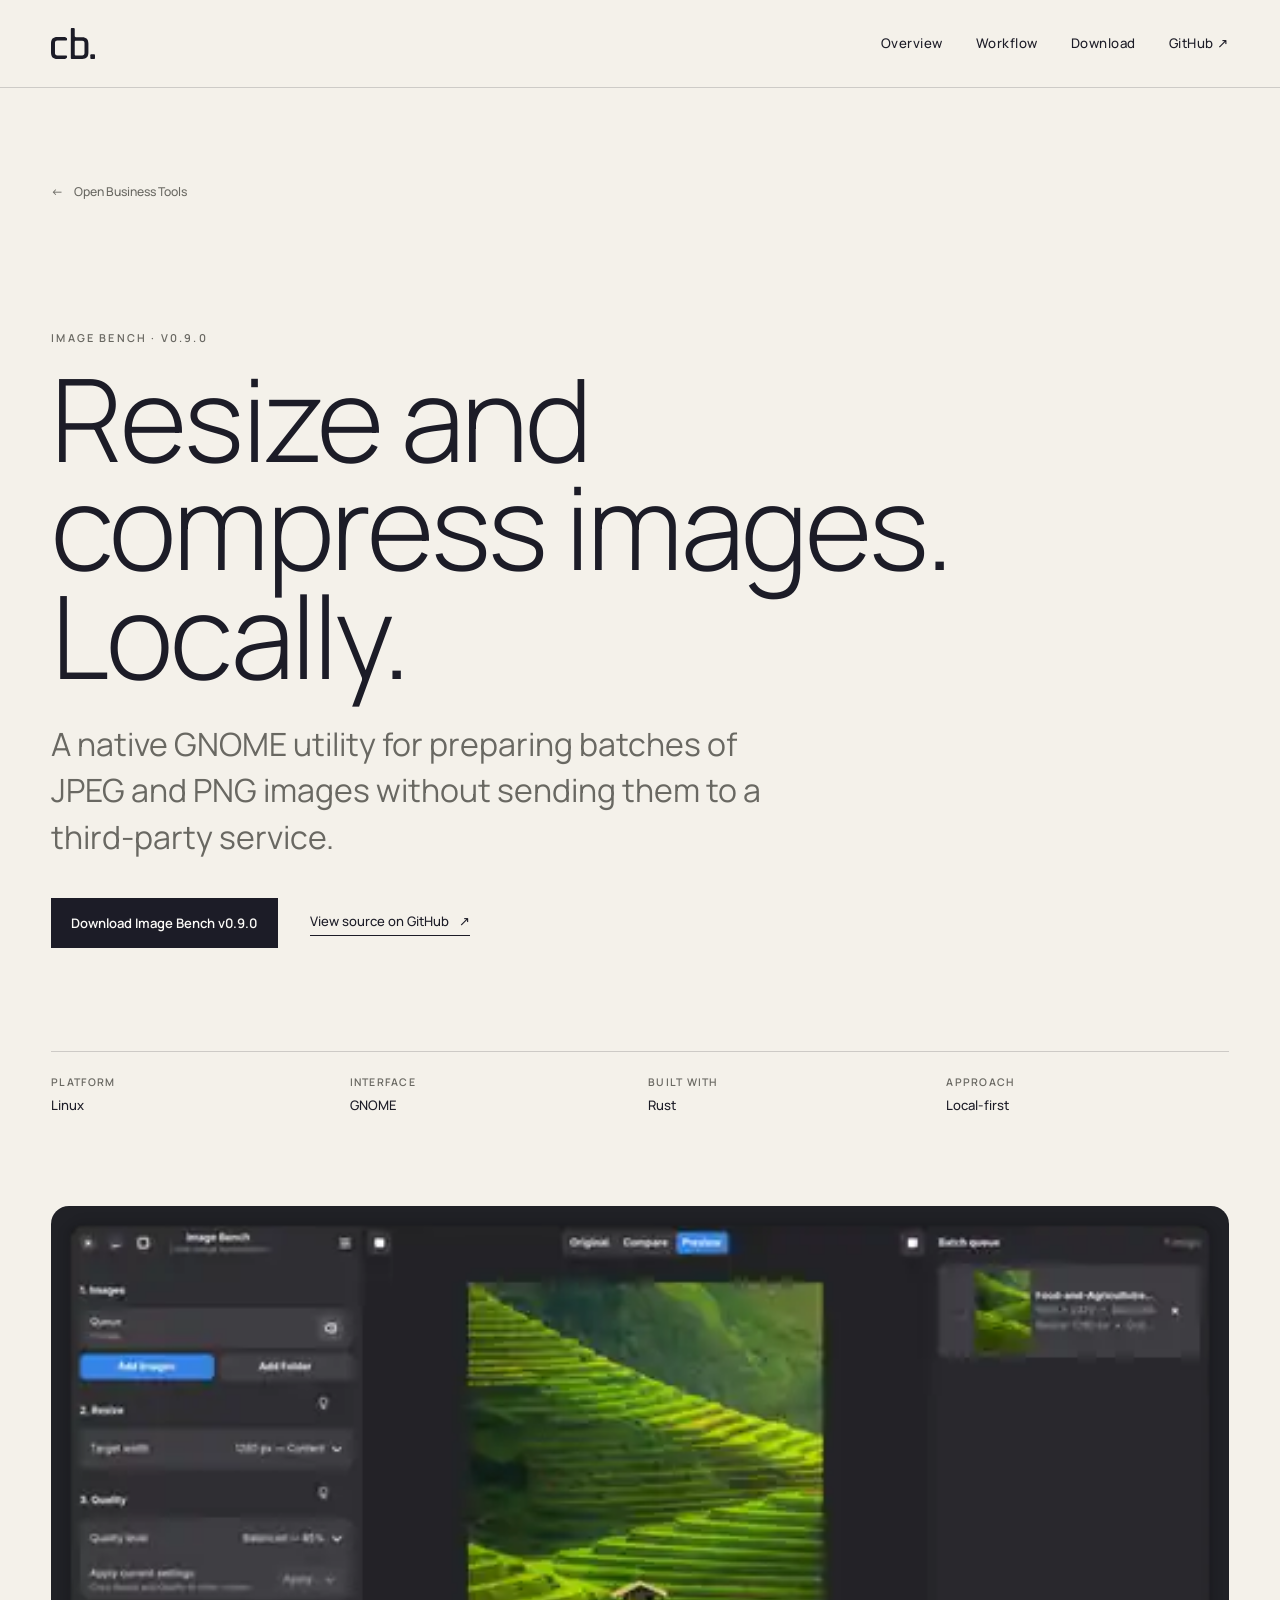
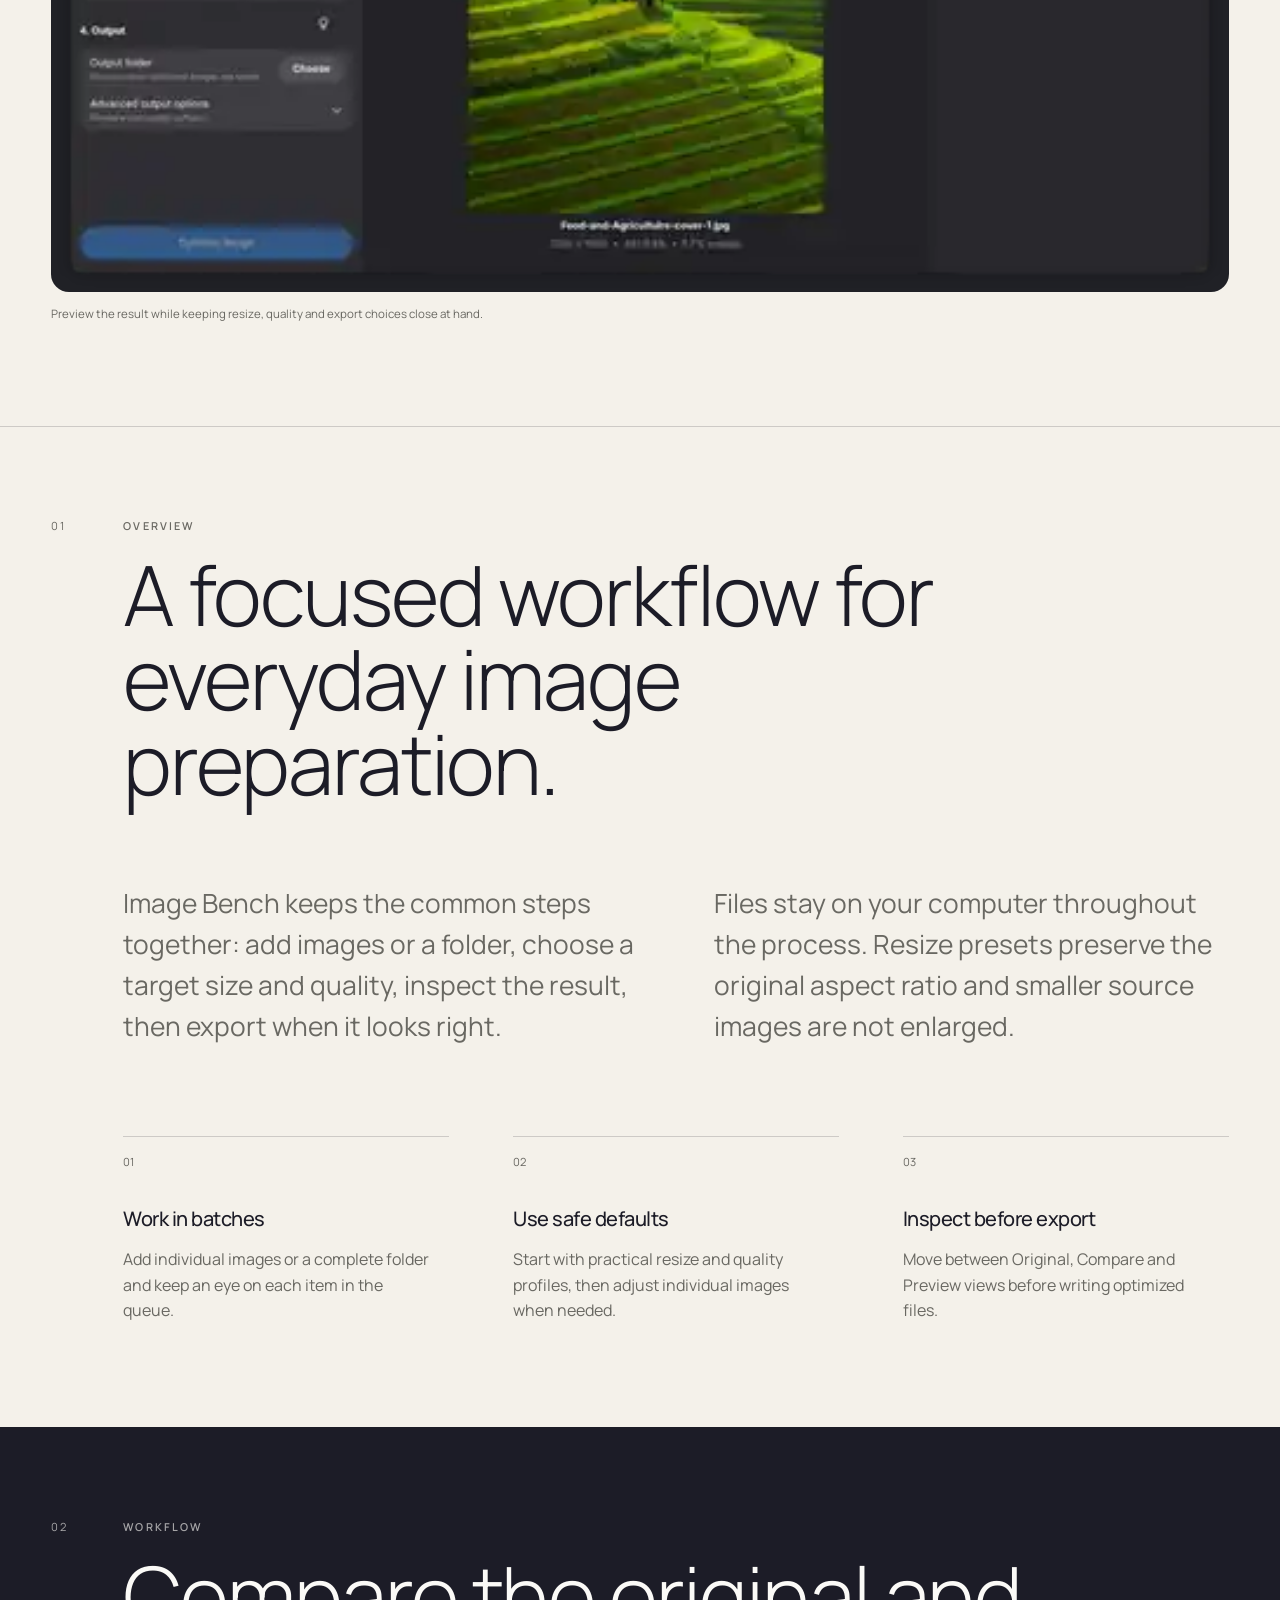
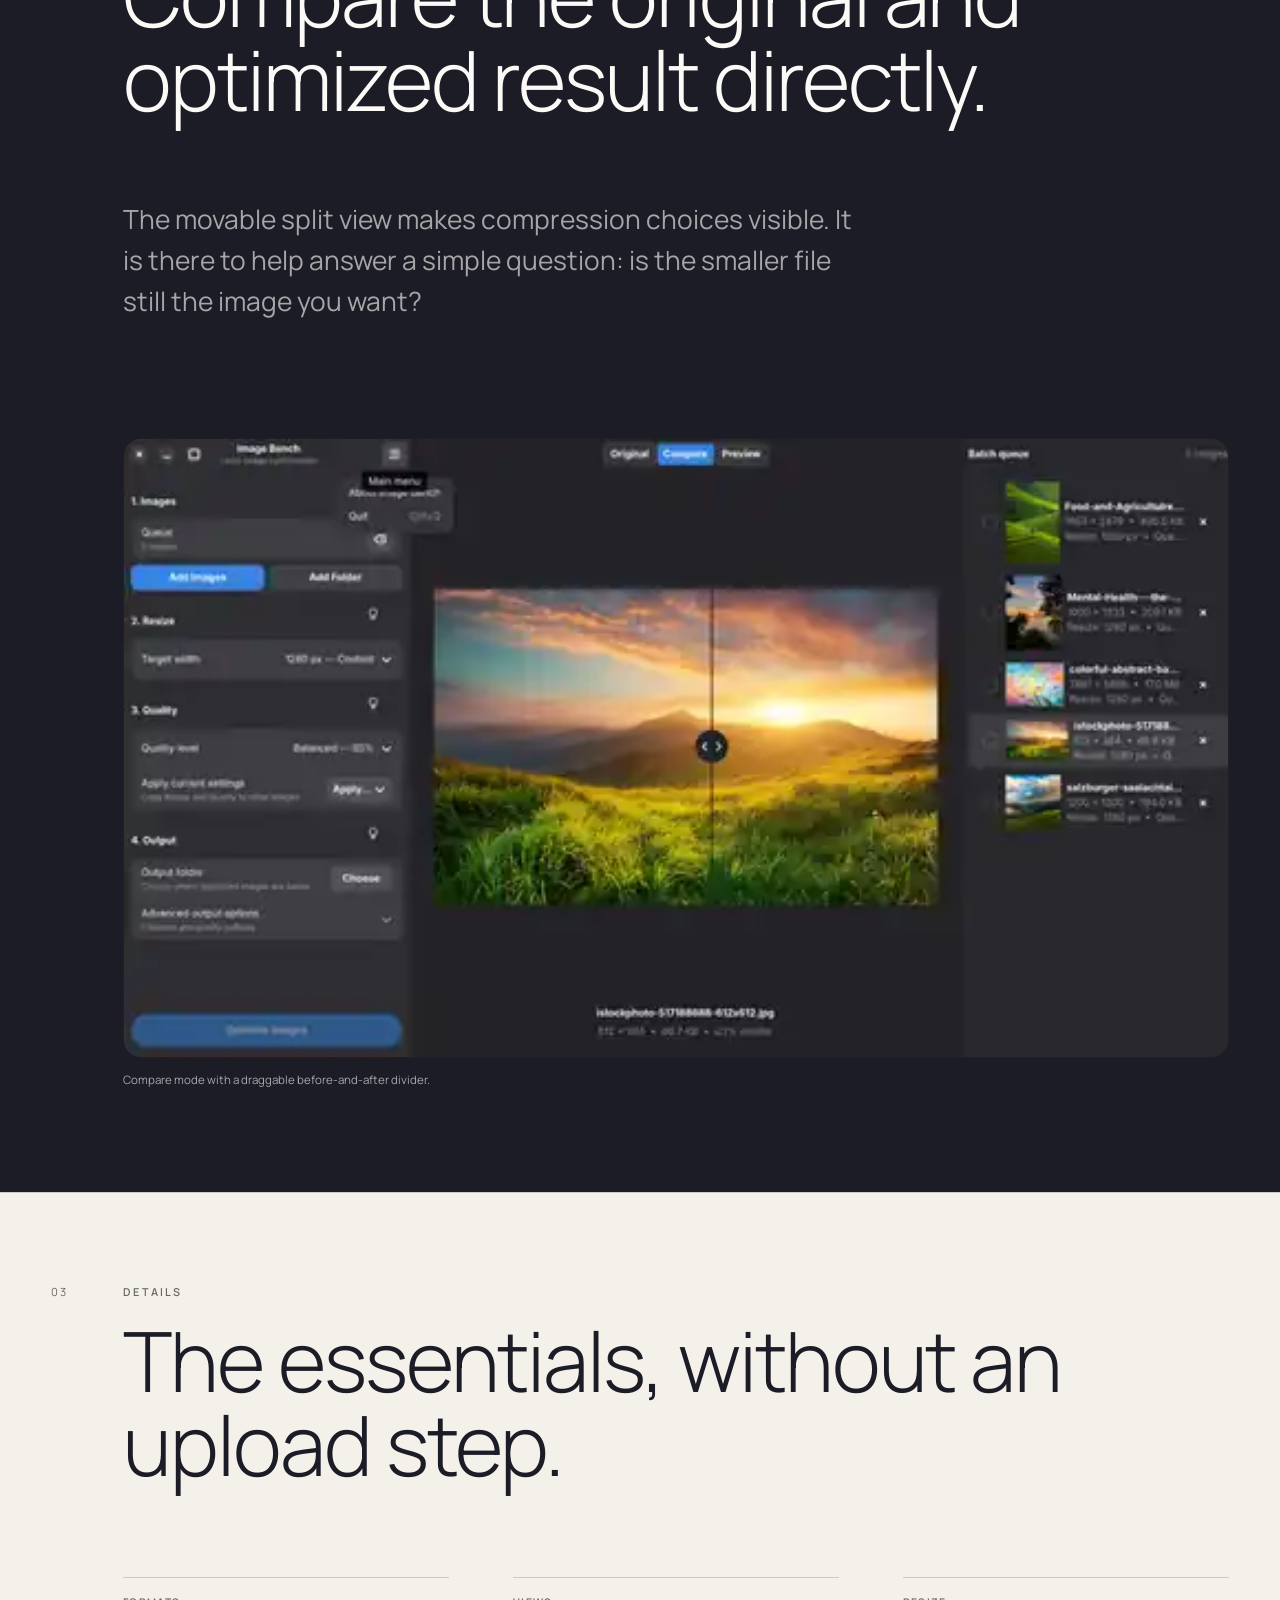
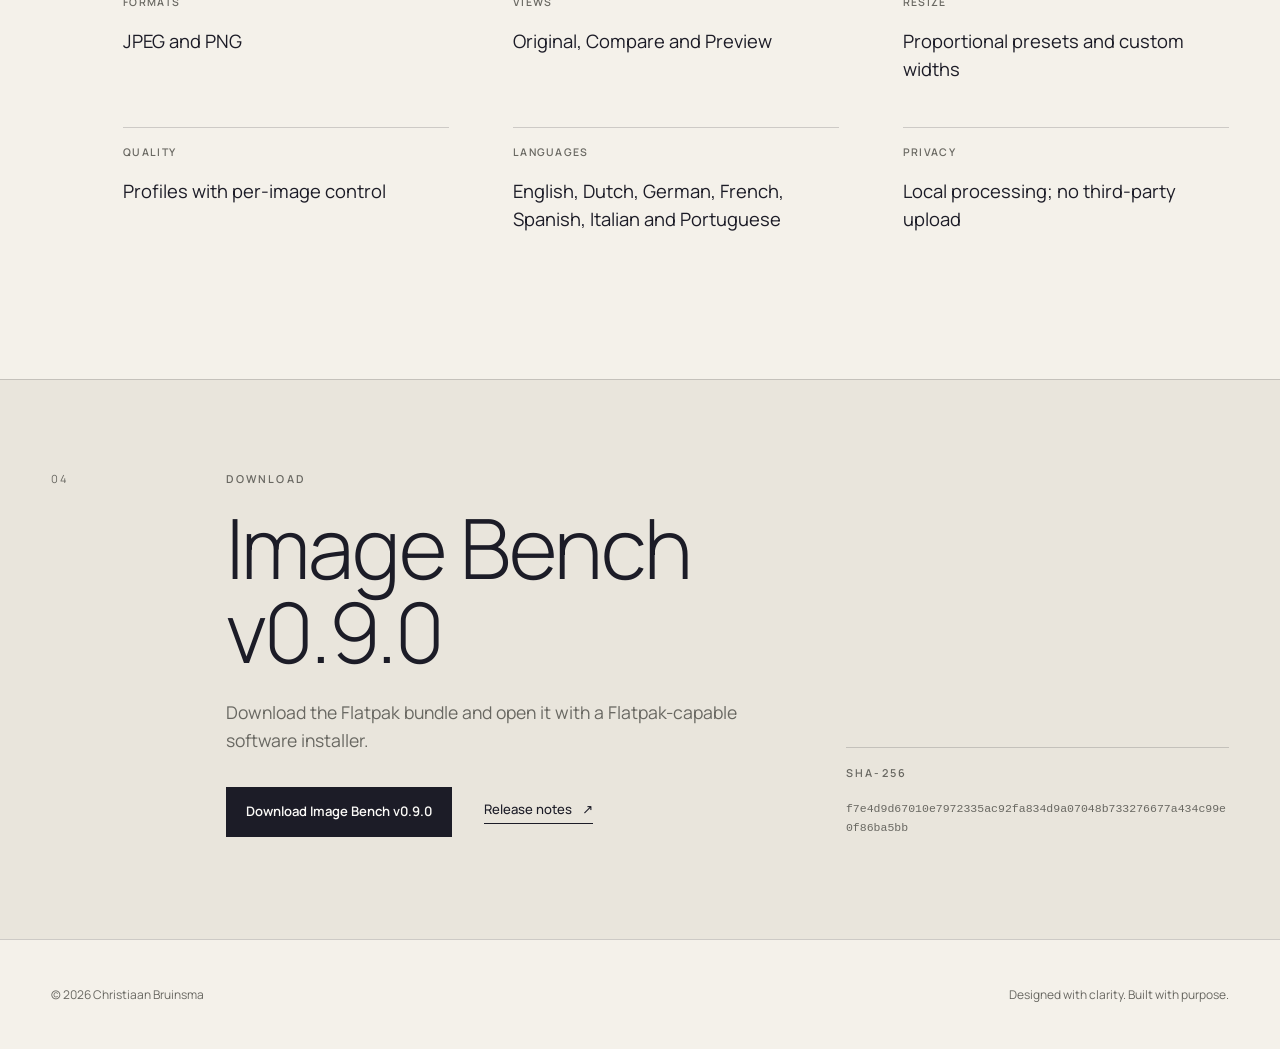
==== projects/image-bench/index.html @ 19acffaf "Add Open Business Tools and Image Bench pages" ====
<!DOCTYPE html><html lang="en"><head><meta charset="utf-8"><meta name="viewport" content="width=device-width, initial-scale=1"><meta name="description" content="Image Bench is a local-first GNOME utility for resizing, comparing and optimizing batches of JPEG and PNG images."><meta name="theme-color" content="#f3f0e9"><title>Image Bench — Christiaan Bruinsma</title><link rel="icon" href="../../assets/brand/cb-icon.svg" type="image/svg+xml"><link rel="preconnect" href="https://fonts.googleapis.com"><link rel="preconnect" href="https://fonts.gstatic.com" crossorigin><link href="https://fonts.googleapis.com/css2?family=Manrope:wght@300;400;500;600&amp;display=swap" rel="stylesheet"><script>document.documentElement.classList.add('js');</script><link rel="stylesheet" href="../../assets/css/main.css"><link rel="stylesheet" href="../../assets/css/project.css"><script src="../../assets/js/main.js" defer></script></head><body><a class="skip-link" href="#main">Skip to content</a><header class="site-header project-header" aria-label="Primary navigation"><a class="brand-mark" href="../../" aria-label="Christiaan Bruinsma, home"><picture><source srcset="../../assets/brand/cb-icon-mark-diap.svg" media="(prefers-color-scheme: dark)"><img src="../../assets/brand/cb-icon-mark.svg" alt="" width="44" height="31"></picture></a><nav class="site-nav" aria-label="Image Bench navigation"><a href="#overview">Overview</a><a href="#workflow">Workflow</a><a href="#download">Download</a><a href="https://github.com/christiaanbruinsma/image-bench">GitHub <span aria-hidden="true">↗</span></a></nav></header><main id="main"><section class="product-hero reveal" aria-labelledby="product-title"><a class="back-link" href="../../open-business-tools/"><span aria-hidden="true">←</span> Open Business Tools</a><div class="product-hero-copy"><p class="eyebrow">Image Bench · v0.9.0</p><h1 id="product-title">Resize and compress images. Locally.</h1><p class="product-intro">A native GNOME utility for preparing batches of JPEG and PNG images without sending them to a third-party service.</p><div class="product-actions"><a class="button button-primary" href="https://github.com/christiaanbruinsma/image-bench/releases/download/v0.9.0/Image-Bench-v0.9.0.flatpak">Download Image Bench v0.9.0</a><a class="text-link" href="https://github.com/christiaanbruinsma/image-bench">View source on GitHub <span aria-hidden="true">↗</span></a></div></div><ul class="product-meta"><li><span>Platform</span>Linux</li><li><span>Interface</span>GNOME</li><li><span>Built with</span>Rust</li><li><span>Approach</span>Local-first</li></ul><figure class="product-visual product-visual-hero"><img
          src="../../assets/images/image-bench/image-bench-preview.webp"
          alt="Image Bench showing an optimized image in Preview mode with resize and quality settings on the left and the batch queue on the right"
          width="2048"
          height="1193"
        ><figcaption>Preview the result while keeping resize, quality and export choices close at hand.</figcaption></figure></section><section class="editorial-section product-section reveal" id="overview" aria-labelledby="overview-title"><div class="section-index" aria-hidden="true">01</div><header class="product-section-heading"><p class="eyebrow">Overview</p><h2 id="overview-title">A focused workflow for everyday image preparation.</h2></header><div class="product-lead"><p>Image Bench keeps the common steps together: add images or a folder, choose a target size and quality, inspect the result, then export when it looks right.</p><p>Files stay on your computer throughout the process. Resize presets preserve the original aspect ratio and smaller source images are not enlarged.</p></div><div class="feature-list"><article><p class="principle-number">01</p><h3>Work in batches</h3><p>Add individual images or a complete folder and keep an eye on each item in the queue.</p></article><article><p class="principle-number">02</p><h3>Use safe defaults</h3><p>Start with practical resize and quality profiles, then adjust individual images when needed.</p></article><article><p class="principle-number">03</p><h3>Inspect before export</h3><p>Move between Original, Compare and Preview views before writing optimized files.</p></article></div></section><section class="editorial-section product-section product-section-dark reveal" id="workflow" aria-labelledby="workflow-title"><div class="section-index" aria-hidden="true">02</div><header class="product-section-heading"><p class="eyebrow">Workflow</p><h2 id="workflow-title">Compare the original and optimized result directly.</h2></header><p class="product-lead product-lead-single">The movable split view makes compression choices visible. It is there to help answer a simple question: is the smaller file still the image you want?</p><figure class="product-visual product-visual-wide"><img
          src="../../assets/images/image-bench/image-bench-compare.webp"
          alt="Image Bench in Compare mode with a draggable divider between the original and optimized versions and five images in the batch queue"
          width="2048"
          height="1145"
          loading="lazy"
        ><figcaption>Compare mode with a draggable before-and-after divider.</figcaption></figure></section><section class="editorial-section product-section reveal" aria-labelledby="details-title"><div class="section-index" aria-hidden="true">03</div><header class="product-section-heading"><p class="eyebrow">Details</p><h2 id="details-title">The essentials, without an upload step.</h2></header><dl class="detail-grid"><div><dt>Formats</dt><dd>JPEG and PNG</dd></div><div><dt>Views</dt><dd>Original, Compare and Preview</dd></div><div><dt>Resize</dt><dd>Proportional presets and custom widths</dd></div><div><dt>Quality</dt><dd>Profiles with per-image control</dd></div><div><dt>Languages</dt><dd>English, Dutch, German, French, Spanish, Italian and Portuguese</dd></div><div><dt>Privacy</dt><dd>Local processing; no third-party upload</dd></div></dl></section><section class="editorial-section product-download reveal" id="download" aria-labelledby="download-title"><div class="section-index" aria-hidden="true">04</div><div class="download-copy"><p class="eyebrow">Download</p><h2 id="download-title">Image Bench v0.9.0</h2><p>Download the Flatpak bundle and open it with a Flatpak-capable software installer.</p><div class="product-actions"><a class="button button-primary" href="https://github.com/christiaanbruinsma/image-bench/releases/download/v0.9.0/Image-Bench-v0.9.0.flatpak">Download Image Bench v0.9.0</a><a class="text-link" href="https://github.com/christiaanbruinsma/image-bench/releases/tag/v0.9.0">Release notes <span aria-hidden="true">↗</span></a></div></div><div class="download-verification"><p class="eyebrow">SHA-256</p><code>f7e4d9d67010e7972335ac92fa834d9a07048b733276677a434c99e0f86ba5bb</code></div></section></main><footer class="site-footer reveal"><p>© <span id="year">2026</span> Christiaan Bruinsma</p><p>Designed with clarity. Built with purpose.</p></footer></body></html>
---- assets/css/main.css ----
:root {
  color-scheme: light dark;
  --paper: #f4f1ea;
  --paper-light: #fbfaf7;
  --ink: #1c1c27;
  --muted: #696862;
  --line: rgba(28, 28, 39, 0.18);
  --panel: #e9e5dc;
  --accent: #23384d;
  --content: 1180px;
  --gutter: clamp(1.25rem, 4vw, 4.5rem);
  --display: "Manrope", ui-sans-serif, system-ui, -apple-system, BlinkMacSystemFont, "Segoe UI", sans-serif;
  --body: "Manrope", ui-sans-serif, system-ui, -apple-system, BlinkMacSystemFont, "Segoe UI", sans-serif;
}

* { box-sizing: border-box; }
html { scroll-behavior: smooth; }
body {
  margin: 0;
  background: var(--paper);
  color: var(--ink);
  font-family: var(--body);
  font-size: 1rem;
  font-weight: 400;
  line-height: 1.6;
  text-rendering: optimizeLegibility;
}

a {
  color: inherit;
  opacity: 1;
  transition: all .3s ease-in-out;
}
a:hover,
a:focus-visible {
  opacity: 0.8;
}
a:focus-visible { outline: 2px solid currentColor; outline-offset: 5px; }

/* Calm section reveals: content stays fully visible without JavaScript. */
.js .reveal {
  opacity: 0;
  transform: translateY(1.25rem);
  transition:
    opacity 0.9s cubic-bezier(.22, 1, .36, 1),
    transform 0.9s cubic-bezier(.22, 1, .36, 1);
  will-change: opacity, transform;
}

.js .reveal.is-visible {
  opacity: 1;
  transform: translateY(0);
}
img { display: block; max-width: 100%; }

.skip-link {
  position: fixed;
  left: 1rem;
  top: 1rem;
  z-index: 20;
  padding: .65rem .9rem;
  background: var(--ink);
  color: var(--paper-light);
  transform: translateY(-180%);
}
.skip-link:focus { transform: translateY(0); }

.site-header,
.site-footer,
.editorial-section {
  width: min(100%, calc(var(--content) + (2 * var(--gutter))));
  margin-inline: auto;
  padding-inline: var(--gutter);
}

.site-header {
  min-height: 88px;
  display: flex;
  align-items: center;
  justify-content: space-between;
  border-bottom: 1px solid var(--line);
}

.brand-mark { display: inline-flex; align-items: center; }
.brand-mark picture { display: block; line-height: 0; }
.brand-mark img { width: 44px; height: auto; }
.site-nav { display: flex; align-items: center; gap: clamp(1rem, 2.6vw, 2.4rem); }
.site-nav a {
  text-decoration: none;
  font-size: .83rem;
  font-weight: 500;
  letter-spacing: .035em;
}
.site-nav a:hover { text-decoration: underline; text-underline-offset: .35em; }

.hero {
  min-height: min(760px, calc(100vh - 88px));
  padding: clamp(5rem, 12vw, 9rem) var(--gutter) clamp(6rem, 12vw, 9rem);
  display: flex;
  flex-direction: column;
  align-items: center;
  justify-content: center;
  text-align: center;
  width: min(100%, calc(var(--content) + (2 * var(--gutter))));
  margin-inline: auto;
}

.hero-avatar {
  width: clamp(112px, 12vw, 150px);
  aspect-ratio: 1;
  border: 1px solid var(--line);
  border-radius: 50%;
  overflow: hidden;
  margin-bottom: 2.5rem;
  background: var(--panel);
}
.hero-avatar img {
  display: block;
  width: 100%;
  height: 100%;
  object-fit: cover;
  object-position: 50% 42%;
}

.eyebrow {
  margin: 0 0 1.1rem;
  text-transform: uppercase;
  letter-spacing: .2em;
  font-size: .68rem;
  font-weight: 600;
  color: var(--muted);
}

h1, h2, h3, h4, p { margin-top: 0; }
h1, h2, h3, h4 { font-family: var(--display); font-weight: 400; letter-spacing: -.025em; }
.visually-hidden {
  position: absolute;
  width: 1px;
  height: 1px;
  padding: 0;
  margin: -1px;
  overflow: hidden;
  clip: rect(0, 0, 0, 0);
  white-space: nowrap;
  border: 0;
}
.hero-wordmark {
  width: min(380px, 68vw);
  margin: 0 0 0.85rem;
  line-height: 0;
}
.hero-wordmark picture,
.hero-wordmark img {
  display: block;
  width: 100%;
  height: auto;
}
.hero-role {
  margin: 0 0 2.25rem;
  font-size: 0.82rem;
  font-weight: 500;
  line-height: 1.4;
  letter-spacing: 0.05em;
  text-transform: uppercase;
  color: var(--muted);
}

.hero-intro {
  max-width: 680px;
  margin-bottom: 2.2rem;
  font-family: var(--display);
  font-size: 2rem;
  font-weight: 400;
  line-height: 1.42;
  letter-spacing: -.018em;
}
.text-link {
  display: inline-flex;
  gap: .65rem;
  align-items: center;
  text-decoration: none;
  font-size: .82rem;
  font-weight: 500;
  border-bottom: 1px solid currentColor;
  padding-bottom: .2rem;
}
.text-link:hover { opacity: .62; }

.editorial-section {
  position: relative;
  display: grid;
  grid-template-columns: 72px minmax(0, 1fr);
  border-top: 1px solid var(--line);
  padding-top: clamp(3.75rem, 7vw, 6.5rem);
  padding-bottom: clamp(4rem, 8vw, 7rem);
}
.approach { background: var(--panel); }
.section-index { color: var(--muted); font-size: .7rem; letter-spacing: .12em; }
.section-heading h2,
.profile h2,
.contact h2 {
  margin-bottom: 0;
  font-size: 4.8rem;
  font-weight: 300;
  line-height: 1.02;
  max-width: 850px;
}

.approach .section-heading {
  display: grid;
  grid-template-columns: minmax(180px, .55fr) minmax(0, 2.25fr);
  gap: clamp(3rem, 8vw, 8rem);
  align-items: start;
}
.approach .section-heading h2 {
  max-width: none;
  white-space: nowrap;
}
.principles {
  grid-column: 2;
  display: grid;
  grid-template-columns: repeat(3, 1fr);
  gap: clamp(2rem, 5vw, 5rem);
  margin-top: clamp(4rem, 7vw, 7rem);
}
.principles article { border-top: 1px solid var(--line); padding-top: 1rem; }
.principle-number { font-size: .7rem; color: var(--muted); margin-bottom: 2rem; }
.principles h3 { font-size: 1.25rem; font-weight: 500; margin-bottom: .75rem; }
.principles p:last-child { color: var(--muted); margin-bottom: 0; max-width: 28ch; }

.work-heading {
  display: flex;
  justify-content: space-between;
  gap: 3rem;
  align-items: end;
  margin-bottom: clamp(3.5rem, 7vw, 6rem);
}
.work-heading h2 { max-width: 780px; }
.project-list { grid-column: 2; }
.project-group + .project-group { margin-top: clamp(3rem, 6vw, 5rem); }
.project-group-title {
  margin: 0;
  padding: 0 0 1rem;
  border-bottom: 1px solid var(--line);
  text-align: right;
  color: var(--muted);
  font-family: var(--body);
  font-size: .76rem;
  font-weight: 600;
  letter-spacing: .12em;
  text-transform: uppercase;
}
.project-group-title a {
  display: inline-flex;
  align-items: center;
  gap: .65rem;
  text-decoration: none;
}
.project-group-title a:hover,
.project-group-title a:focus-visible {
  text-decoration: underline;
  text-underline-offset: .35em;
}
.project {
  display: grid;
  grid-template-columns: 68px minmax(260px, 1.55fr) minmax(220px, .9fr) 34px;
  gap: clamp(1rem, 3vw, 3rem);
  align-items: center;
  min-height: 140px;
  padding-block: 1.45rem;
  border-bottom: 1px solid var(--line);
}
.project-number { color: var(--muted); margin: 0; font-family: var(--display); font-size: 1.15rem; }
.project-copy h4 { margin-bottom: .3rem; font-size: 1.8rem; font-weight: 500; }
.project-copy h4 a { text-decoration: none; }
.project-copy h4 a:hover { text-decoration: underline; text-underline-offset: .2em; }
.project-copy p { margin: 0; color: var(--muted); max-width: 52ch; }
.project-tags { margin: 0; display: flex; flex-wrap: wrap; gap: .35rem .85rem; color: var(--muted); opacity: .72; font-size: .72rem; }
.project-tags span:not(:last-child)::after { content: "·"; margin-left: .85rem; color: var(--muted); }
.project-arrow { justify-self: end; text-decoration: none; font-size: 1.35rem; }
.projects-status { grid-column: 2; margin: 1rem 0 0; color: var(--muted); font-size: .72rem; }
.projects-status a { text-underline-offset: .2em; }

.profile {
  background: var(--ink);
  color: var(--paper-light);
  grid-template-columns: 72px minmax(250px, .85fr) minmax(0, 1fr);
  gap: 0 clamp(2.5rem, 8vw, 8rem);
}
.profile .section-index, .profile .eyebrow { color: rgba(251,250,247,.58); }
.profile-statement { grid-column: 2; }
.profile-copy { grid-column: 3; font-family: var(--display); font-size: 1.8rem; font-weight: 400; line-height: 1.45; }
.profile-copy p:last-child { margin-bottom: 0; color: rgba(251,250,247,.68); }

.contact { grid-template-columns: 72px minmax(0, 1.25fr) minmax(240px, .75fr); gap: 0 clamp(2.5rem, 8vw, 8rem); }
.contact > div:nth-child(2) { grid-column: 2; }
.contact-links { grid-column: 3; align-self: end; display: grid; gap: .8rem; }
.contact-note { margin: 0 0 .35rem; color: var(--muted); }
.contact-links a { text-decoration: none; border-bottom: 1px solid var(--line); padding-bottom: .5rem; display: flex; justify-content: space-between; gap: 2rem; }
.contact-links a:hover { opacity: .8; }

.site-footer {
  min-height: 110px;
  border-top: 1px solid var(--line);
  display: flex;
  align-items: center;
  justify-content: space-between;
  gap: 2rem;
  color: var(--muted);
  font-size: .75rem;
}
.site-footer p { margin: 0; }


@media (max-width: 1100px) {
  .section-heading h2,
  .profile h2,
  .contact h2 { font-size: 3.8rem; }
  .hero-intro { font-size: 1.65rem; }
  .project-copy h4 { font-size: 1.6rem; }
  .profile-copy { font-size: 1.55rem; }
}

@media (max-width: 820px) {
  .site-header { min-height: 76px; }
  .site-nav a:nth-child(-n+2) { display: none; }
  .hero { min-height: auto; }
  .editorial-section { grid-template-columns: 1fr; }
  .section-index { margin-bottom: 2rem; }
  .approach .section-heading { grid-template-columns: 1fr; gap: 2rem; }
  .approach .section-heading h2 { white-space: normal; }
  .principles, .project-list, .projects-status { grid-column: 1; }
  .principles { grid-template-columns: 1fr; }
  .principles p:last-child { max-width: none; }
  .work-heading { display: grid; align-items: start; }
  .project { grid-template-columns: 42px 1fr 28px; align-items: start; }
  .project-copy { grid-column: 2; }
  .project-tags { grid-column: 2; }
  .project-arrow { grid-column: 3; grid-row: 1 / span 2; }
  .profile, .contact { grid-template-columns: 1fr; gap: 2.5rem; }
  .profile-statement, .profile-copy, .contact > div:nth-child(2), .contact-links { grid-column: 1; }
  .site-footer { align-items: flex-start; flex-direction: column; justify-content: center; }
}

@media (max-width: 520px) {
  .site-nav { gap: 1rem; }
  .site-nav a { font-size: .76rem; }
  .hero-avatar { margin-bottom: 2rem; }
  .hero-intro { font-size: 1.22rem; }
  .section-heading h2,
  .profile h2,
  .contact h2 { font-size: 2.75rem; }
  .project-copy h4 { font-size: 1.45rem; }
  .profile-copy { font-size: 1.3rem; }
  .project { grid-template-columns: 34px minmax(0, 1fr) 24px; }
  .project-tags span:not(:last-child)::after { margin-left: .45rem; }
  .project-tags { gap: .25rem .45rem; }
}

@media (prefers-reduced-motion: reduce) {
  html { scroll-behavior: auto; }
  .js .reveal {
    opacity: 1;
    transform: none;
    transition: none;
  }
}

@media (prefers-color-scheme: dark) {
  :root {
    --paper: #15151b;
    --paper-light: #1b1b22;
    --ink: #f4f1ea;
    --muted: #aaa8a0;
    --line: rgba(244, 241, 234, .16);
    --panel: #202027;
    --accent: #c9d3dd;
  }
  .profile { background: #ece8df; color: #1c1c27; }
  .profile .section-index, .profile .eyebrow { color: rgba(28,28,39,.55); }
  .profile-copy p:last-child { color: rgba(28,28,39,.68); }
}
---- assets/css/project.css ----
.project-featured{position:relative;}.project-featured::before{content:"";position:absolute;inset:0 calc(-1 * min(1.25rem,var(--gutter)));z-index:-1;background:color-mix(in srgb,var(--panel) 68%,transparent);}.project-header{position:relative;z-index:5;background:var(--paper);}.product-hero{width:min(100%,calc(var(--content) + (2 * var(--gutter))));margin-inline:auto;padding:clamp(3rem,7vw,6rem) var(--gutter) clamp(4rem,8vw,7rem);}.back-link{display:inline-flex;gap:.65rem;align-items:center;margin-bottom:clamp(4rem,10vw,8rem);color:var(--muted);font-size:.76rem;font-weight:500;text-decoration:none;}.back-link:hover{color:var(--ink);}.product-hero-copy{max-width:980px;}.product-hero h1{max-width:950px;margin-bottom:2rem;font-size:clamp(4rem,9vw,8.5rem);font-weight:300;line-height:.94;}.product-intro{max-width:760px;margin-bottom:2.4rem;color:var(--muted);font-family:var(--display);font-size:clamp(1.25rem,2.5vw,2rem);line-height:1.45;}.product-actions{display:flex;flex-wrap:wrap;gap:1.25rem 2rem;align-items:center;}.button{display:inline-flex;min-height:50px;align-items:center;justify-content:center;padding:.8rem 1.2rem;border:1px solid var(--ink);font-size:.82rem;font-weight:600;line-height:1.2;text-decoration:none;}.button-primary{background:var(--ink);color:var(--paper-light);}.button-primary:hover,.button-primary:focus-visible{background:transparent;color:var(--ink);opacity:1;}.product-meta{display:grid;grid-template-columns:repeat(4,1fr);gap:1rem;margin:clamp(4rem,8vw,7rem) 0 0;padding:1.4rem 0 0;border-top:1px solid var(--line);list-style:none;}.product-meta li{font-size:.82rem;font-weight:500;}.product-meta span{display:block;margin-bottom:.25rem;color:var(--muted);font-size:.66rem;font-weight:600;letter-spacing:.12em;text-transform:uppercase;}.product-visual{margin:0;}.product-visual-hero{margin-top:clamp(3rem,7vw,6rem);}.product-visual img{width:100%;height:auto;border:1px solid var(--line);border-radius:18px;background:#202126;}.product-visual figcaption{margin-top:.85rem;color:var(--muted);font-size:.72rem;}.product-section-heading,.product-lead,.feature-list,.product-visual-wide,.detail-grid{grid-column:2;}.product-section-heading h2,.product-download h2{max-width:980px;margin-bottom:0;font-size:clamp(3rem,6.5vw,6.4rem);font-weight:300;line-height:1.02;}.product-lead{display:grid;grid-template-columns:repeat(2,minmax(0,1fr));gap:clamp(2rem,6vw,6rem);margin-top:clamp(3rem,6vw,5rem);color:var(--muted);font-family:var(--display);font-size:clamp(1.2rem,2.2vw,1.65rem);line-height:1.55;}.product-lead p{margin:0;}.product-lead-single{display:block;max-width:740px;}.feature-list{display:grid;grid-template-columns:repeat(3,minmax(0,1fr));gap:clamp(2rem,5vw,5rem);margin-top:clamp(4rem,7vw,7rem);}.feature-list article{padding-top:1rem;border-top:1px solid var(--line);}.feature-list h3{margin-bottom:.75rem;font-size:1.25rem;font-weight:500;}.feature-list p:last-child{max-width:31ch;margin-bottom:0;color:var(--muted);}.product-section-dark{background:var(--ink);color:var(--paper-light);}.product-section-dark .section-index,.product-section-dark .eyebrow,.product-section-dark .product-lead,.product-section-dark figcaption{color:rgba(251,250,247,.62);}.product-section-dark .product-visual-wide{margin-top:clamp(3rem,7vw,6rem);}.detail-grid{display:grid;grid-template-columns:repeat(3,minmax(0,1fr));gap:0 clamp(2rem,5vw,5rem);margin:clamp(4rem,7vw,7rem) 0 0;}.detail-grid div{min-height:150px;padding:1rem 0 2rem;border-top:1px solid var(--line);}.detail-grid dt{margin-bottom:1.1rem;color:var(--muted);font-size:.66rem;font-weight:600;letter-spacing:.12em;text-transform:uppercase;}.detail-grid dd{margin:0;font-family:var(--display);font-size:1.15rem;line-height:1.5;}.product-download{grid-template-columns:72px minmax(0,1.15fr) minmax(280px,.85fr);gap:0 clamp(2.5rem,8vw,8rem);background:var(--panel);}.download-copy{grid-column:2;}.download-copy > p:not(.eyebrow){max-width:650px;margin:1.5rem 0 2rem;color:var(--muted);font-size:1.1rem;}.download-verification{grid-column:3;align-self:end;min-width:0;padding-top:1rem;border-top:1px solid var(--line);}.download-verification code{display:block;color:var(--muted);font-size:.72rem;line-height:1.65;overflow-wrap:anywhere;}@media (max-width:820px){.project-header .site-nav a:first-child,.project-header .site-nav a:nth-child(2){display:none;}.back-link{margin-bottom:4rem;}.product-meta{grid-template-columns:repeat(2,1fr);gap:1.5rem;}.product-section-heading,.product-lead,.feature-list,.product-visual-wide,.detail-grid{grid-column:1;}.product-lead,.feature-list{grid-template-columns:1fr;}.feature-list p:last-child{max-width:none;}.detail-grid{grid-template-columns:repeat(2,minmax(0,1fr));}.product-download{grid-template-columns:1fr;gap:3.5rem;}.download-copy,.download-verification{grid-column:1;}}@media (max-width:520px){.product-hero h1{font-size:3.5rem;}.product-actions{align-items:stretch;flex-direction:column;}.button,.product-actions .text-link{width:100%;justify-content:center;}.product-meta,.detail-grid{grid-template-columns:1fr;}.product-meta li + li{padding-top:1rem;border-top:1px solid var(--line);}.product-visual img{border-radius:10px;}}@media (prefers-color-scheme:dark){.project-featured::before{background:color-mix(in srgb,var(--panel) 82%,transparent);}.product-section-dark{background:#ece8df;color:#1c1c27;}.product-section-dark .section-index,.product-section-dark .eyebrow,.product-section-dark .product-lead,.product-section-dark figcaption{color:rgba(28,28,39,.62);}}
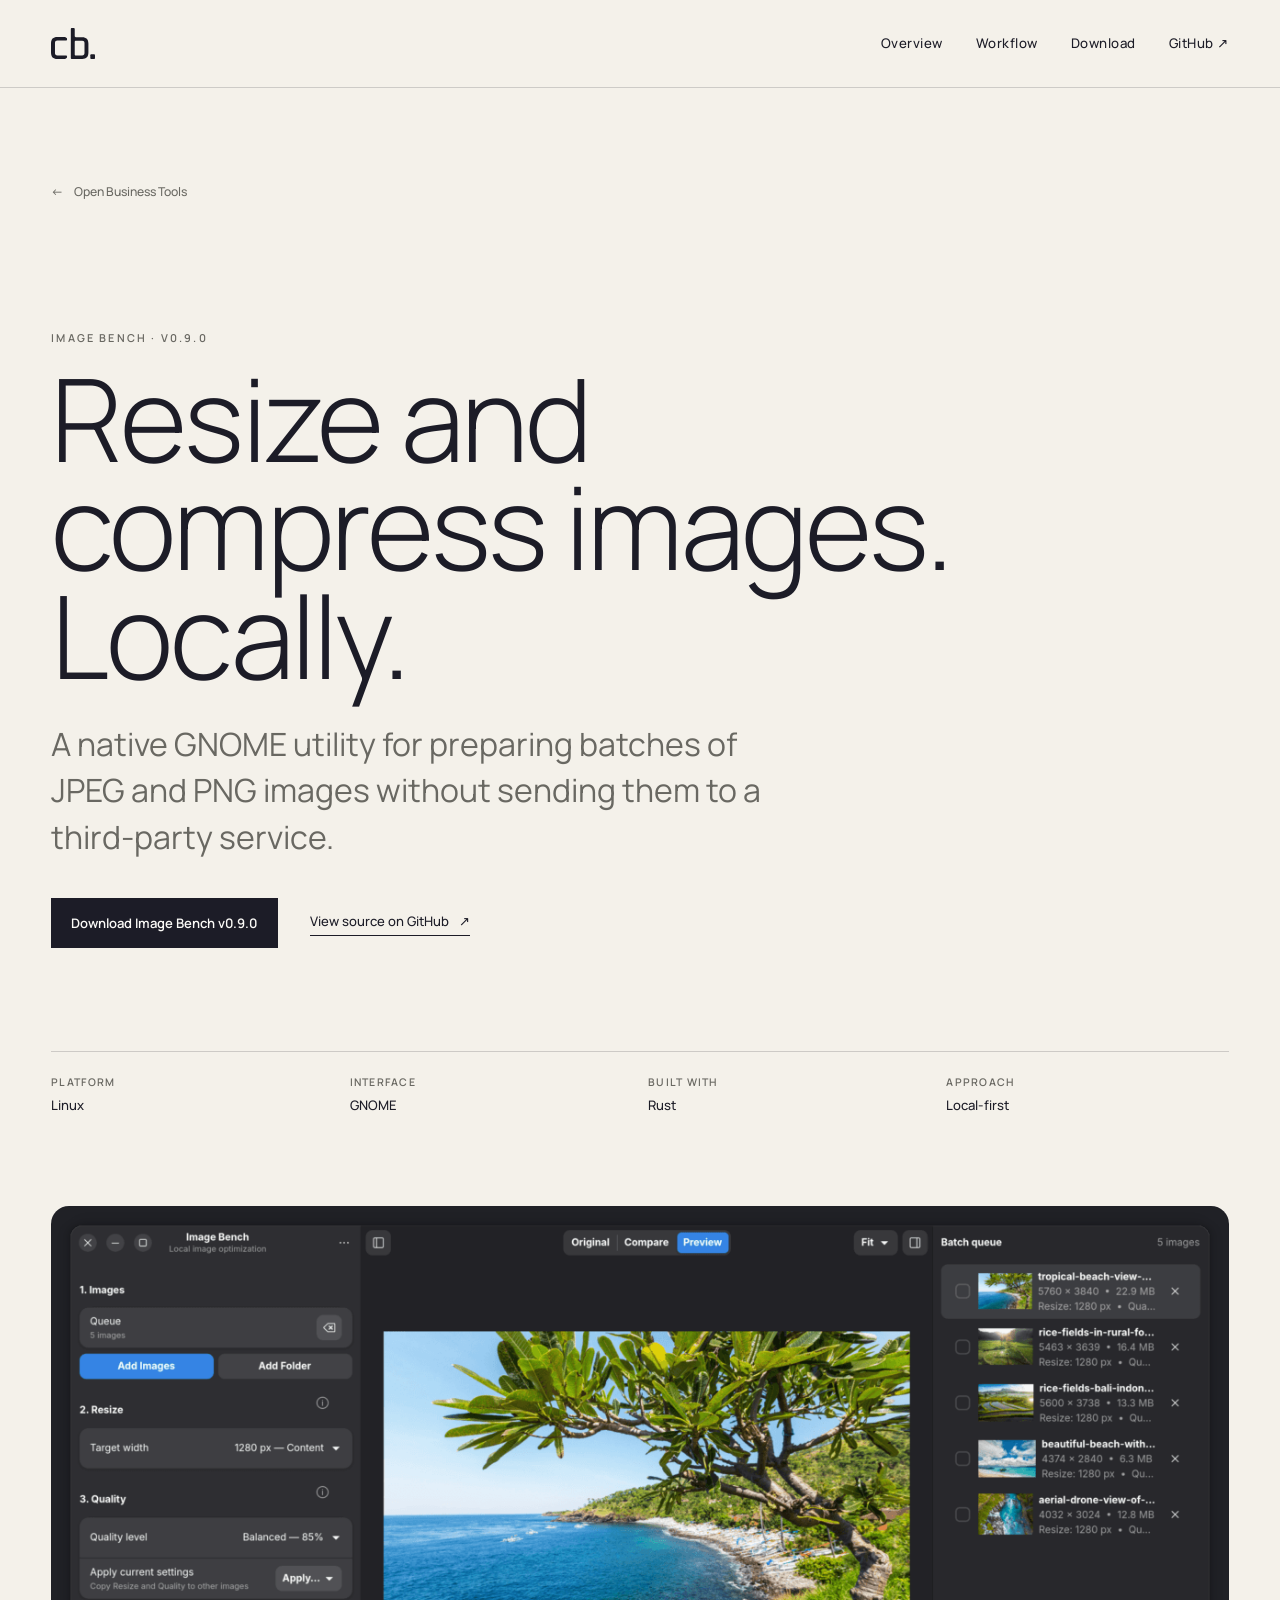
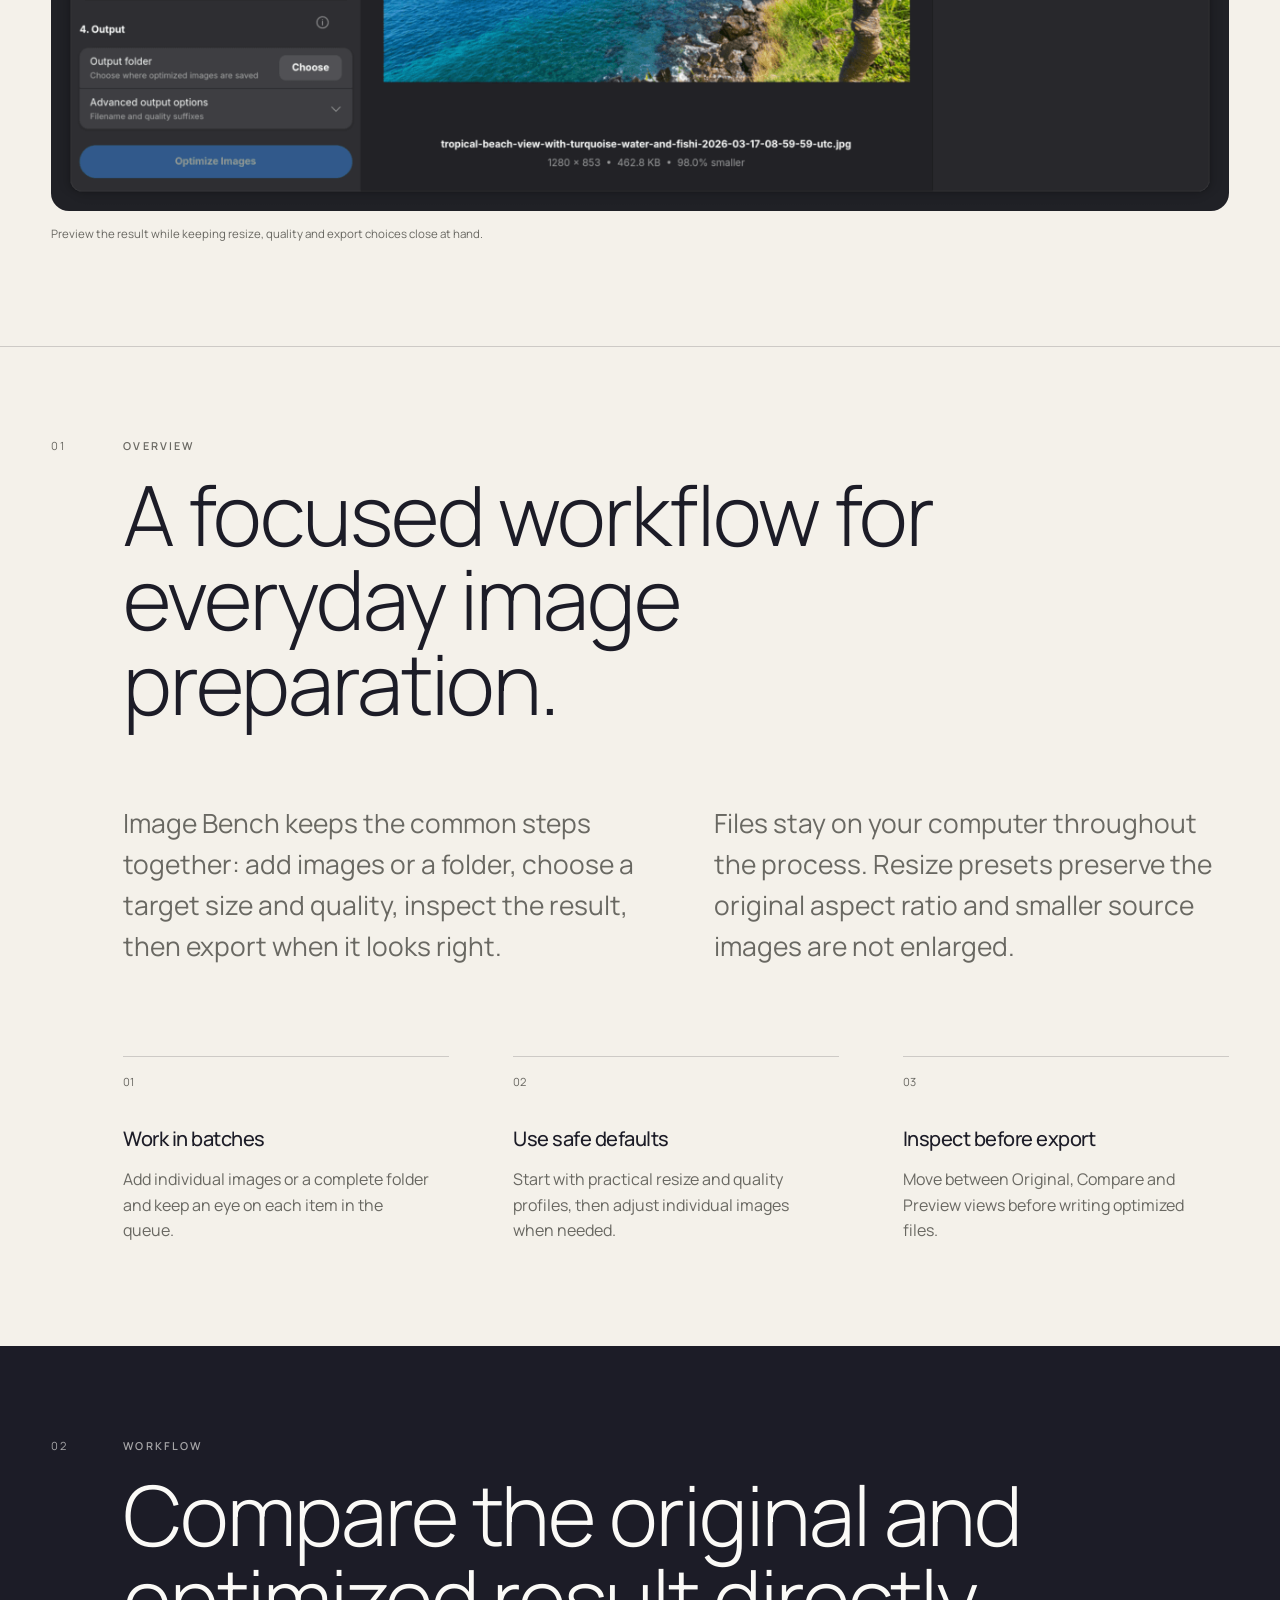
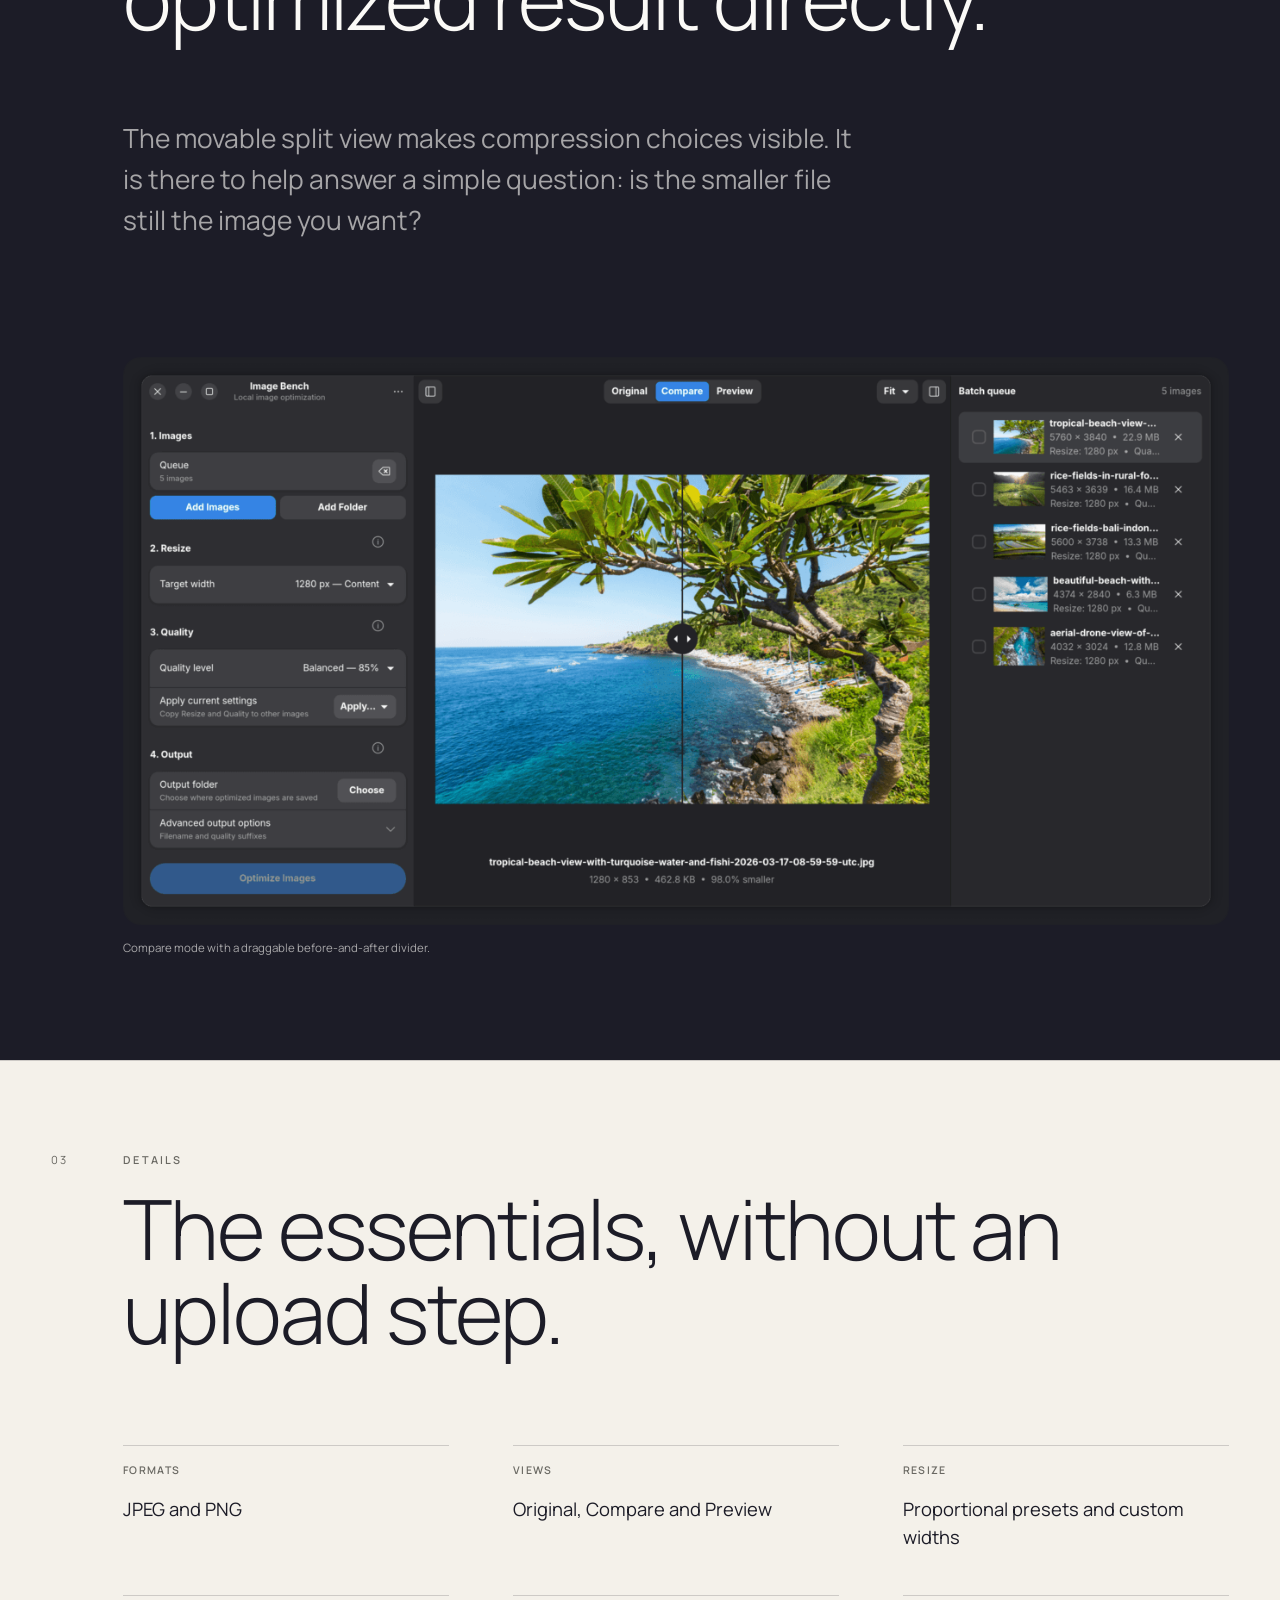
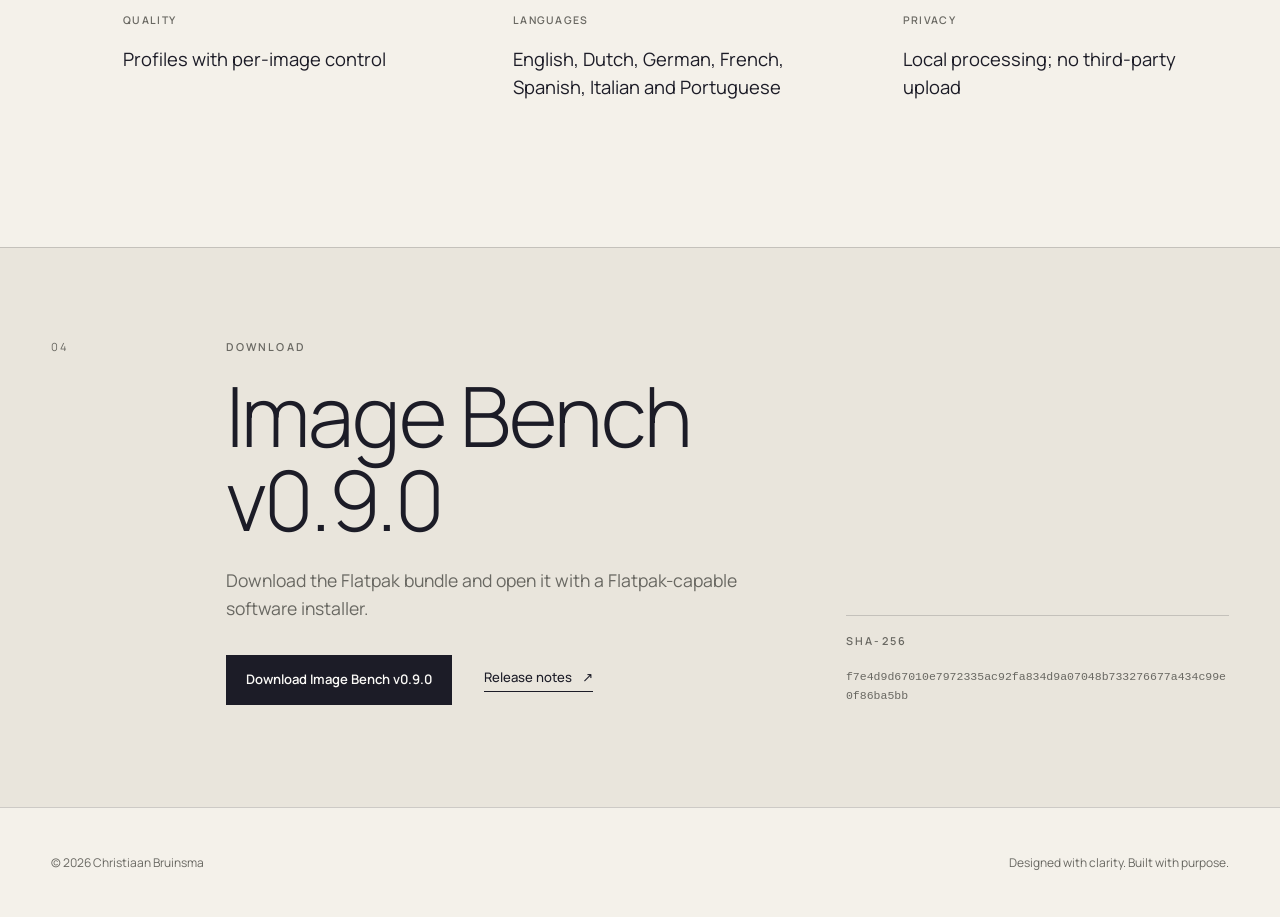
==== commit 5c1dca86: "Fixed Image Bench product images." ====
--- a/projects/image-bench/index.html
+++ b/projects/image-bench/index.html
@@ -1,10 +1,10 @@
 <!DOCTYPE html><html lang="en"><head><meta charset="utf-8"><meta name="viewport" content="width=device-width, initial-scale=1"><meta name="description" content="Image Bench is a local-first GNOME utility for resizing, comparing and optimizing batches of JPEG and PNG images."><meta name="theme-color" content="#f3f0e9"><title>Image Bench — Christiaan Bruinsma</title><link rel="icon" href="../../assets/brand/cb-icon.svg" type="image/svg+xml"><link rel="preconnect" href="https://fonts.googleapis.com"><link rel="preconnect" href="https://fonts.gstatic.com" crossorigin><link href="https://fonts.googleapis.com/css2?family=Manrope:wght@300;400;500;600&amp;display=swap" rel="stylesheet"><script>document.documentElement.classList.add('js');</script><link rel="stylesheet" href="../../assets/css/main.css"><link rel="stylesheet" href="../../assets/css/project.css"><script src="../../assets/js/main.js" defer></script></head><body><a class="skip-link" href="#main">Skip to content</a><header class="site-header project-header" aria-label="Primary navigation"><a class="brand-mark" href="../../" aria-label="Christiaan Bruinsma, home"><picture><source srcset="../../assets/brand/cb-icon-mark-diap.svg" media="(prefers-color-scheme: dark)"><img src="../../assets/brand/cb-icon-mark.svg" alt="" width="44" height="31"></picture></a><nav class="site-nav" aria-label="Image Bench navigation"><a href="#overview">Overview</a><a href="#workflow">Workflow</a><a href="#download">Download</a><a href="https://github.com/christiaanbruinsma/image-bench">GitHub <span aria-hidden="true">↗</span></a></nav></header><main id="main"><section class="product-hero reveal" aria-labelledby="product-title"><a class="back-link" href="../../open-business-tools/"><span aria-hidden="true">←</span> Open Business Tools</a><div class="product-hero-copy"><p class="eyebrow">Image Bench · v0.9.0</p><h1 id="product-title">Resize and compress images. Locally.</h1><p class="product-intro">A native GNOME utility for preparing batches of JPEG and PNG images without sending them to a third-party service.</p><div class="product-actions"><a class="button button-primary" href="https://github.com/christiaanbruinsma/image-bench/releases/download/v0.9.0/Image-Bench-v0.9.0.flatpak">Download Image Bench v0.9.0</a><a class="text-link" href="https://github.com/christiaanbruinsma/image-bench">View source on GitHub <span aria-hidden="true">↗</span></a></div></div><ul class="product-meta"><li><span>Platform</span>Linux</li><li><span>Interface</span>GNOME</li><li><span>Built with</span>Rust</li><li><span>Approach</span>Local-first</li></ul><figure class="product-visual product-visual-hero"><img
-          src="../../assets/images/image-bench/image-bench-preview.webp"
+          src="../../assets/images/image-bench/image-bench-preview.png"
           alt="Image Bench showing an optimized image in Preview mode with resize and quality settings on the left and the batch queue on the right"
           width="2048"
           height="1193"
         ><figcaption>Preview the result while keeping resize, quality and export choices close at hand.</figcaption></figure></section><section class="editorial-section product-section reveal" id="overview" aria-labelledby="overview-title"><div class="section-index" aria-hidden="true">01</div><header class="product-section-heading"><p class="eyebrow">Overview</p><h2 id="overview-title">A focused workflow for everyday image preparation.</h2></header><div class="product-lead"><p>Image Bench keeps the common steps together: add images or a folder, choose a target size and quality, inspect the result, then export when it looks right.</p><p>Files stay on your computer throughout the process. Resize presets preserve the original aspect ratio and smaller source images are not enlarged.</p></div><div class="feature-list"><article><p class="principle-number">01</p><h3>Work in batches</h3><p>Add individual images or a complete folder and keep an eye on each item in the queue.</p></article><article><p class="principle-number">02</p><h3>Use safe defaults</h3><p>Start with practical resize and quality profiles, then adjust individual images when needed.</p></article><article><p class="principle-number">03</p><h3>Inspect before export</h3><p>Move between Original, Compare and Preview views before writing optimized files.</p></article></div></section><section class="editorial-section product-section product-section-dark reveal" id="workflow" aria-labelledby="workflow-title"><div class="section-index" aria-hidden="true">02</div><header class="product-section-heading"><p class="eyebrow">Workflow</p><h2 id="workflow-title">Compare the original and optimized result directly.</h2></header><p class="product-lead product-lead-single">The movable split view makes compression choices visible. It is there to help answer a simple question: is the smaller file still the image you want?</p><figure class="product-visual product-visual-wide"><img
-          src="../../assets/images/image-bench/image-bench-compare.webp"
+          src="../../assets/images/image-bench/image-bench-compare.png"
           alt="Image Bench in Compare mode with a draggable divider between the original and optimized versions and five images in the batch queue"
           width="2048"
           height="1145"
